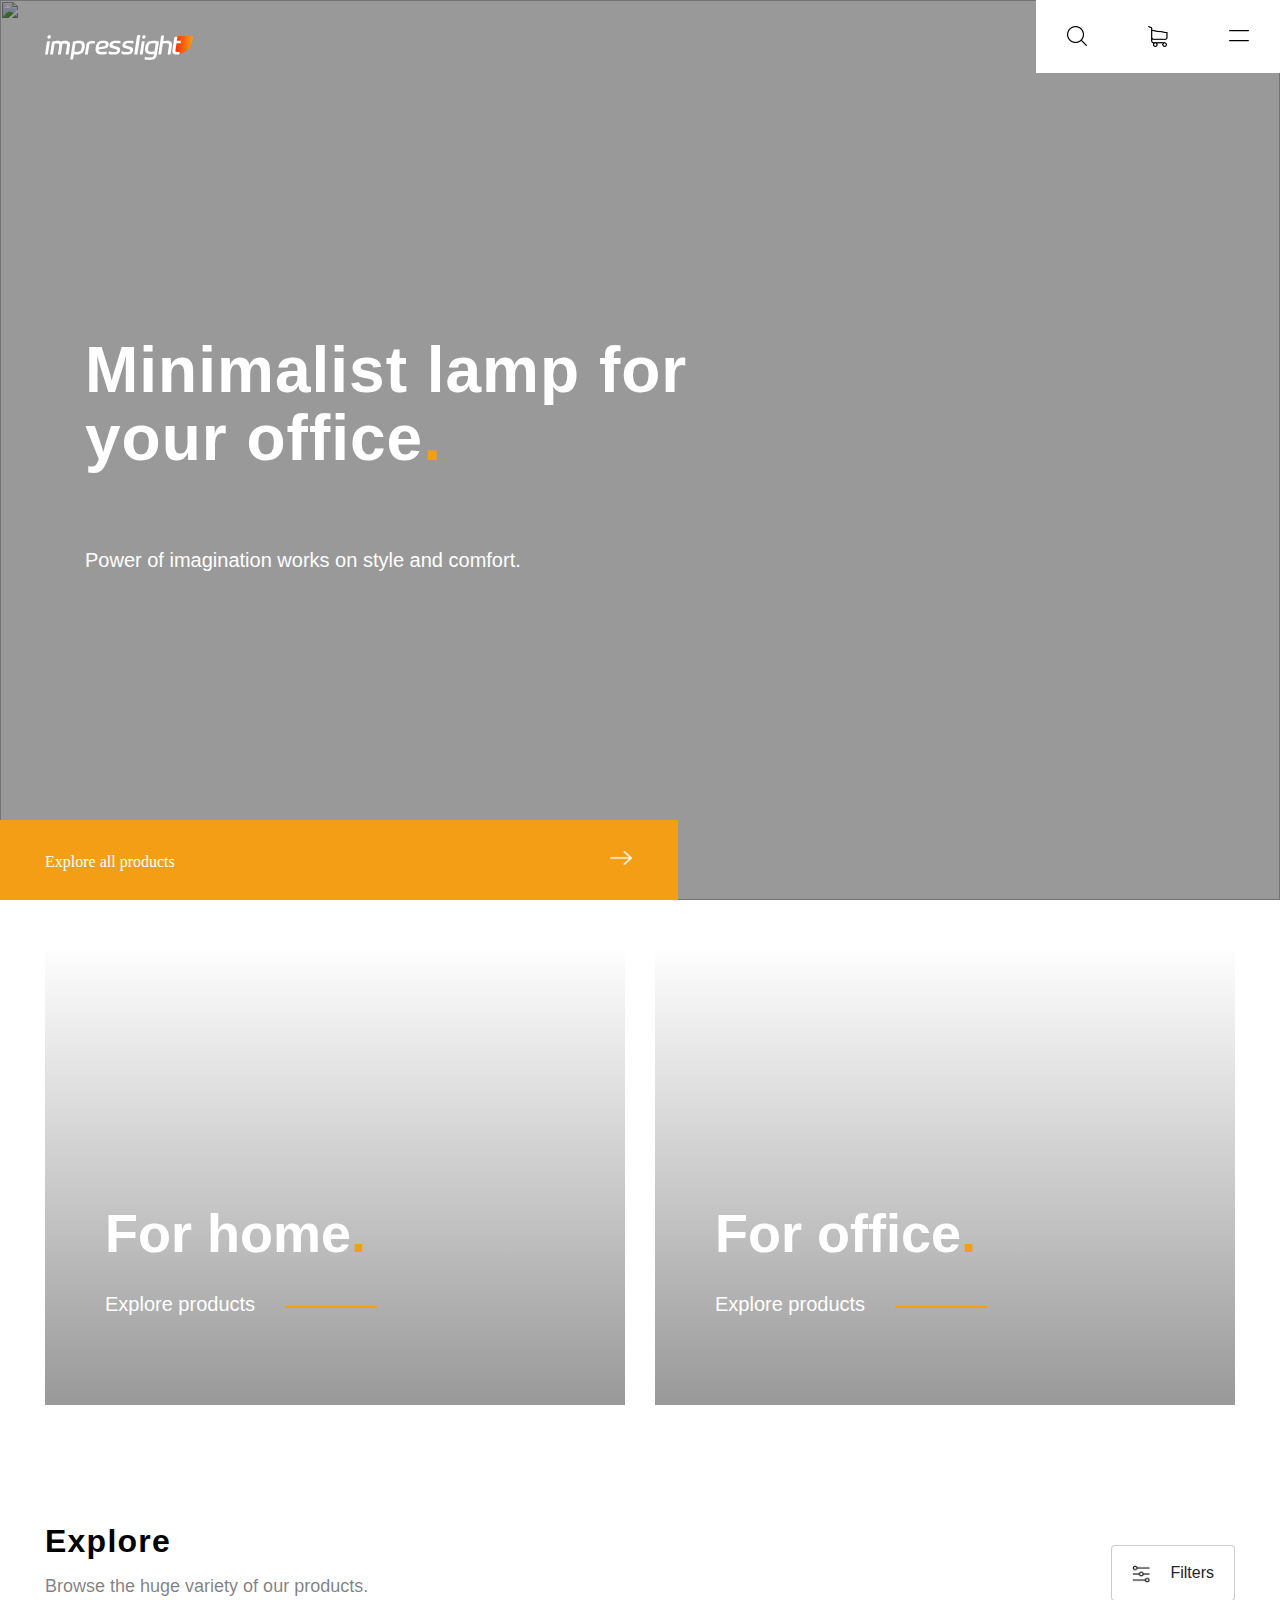
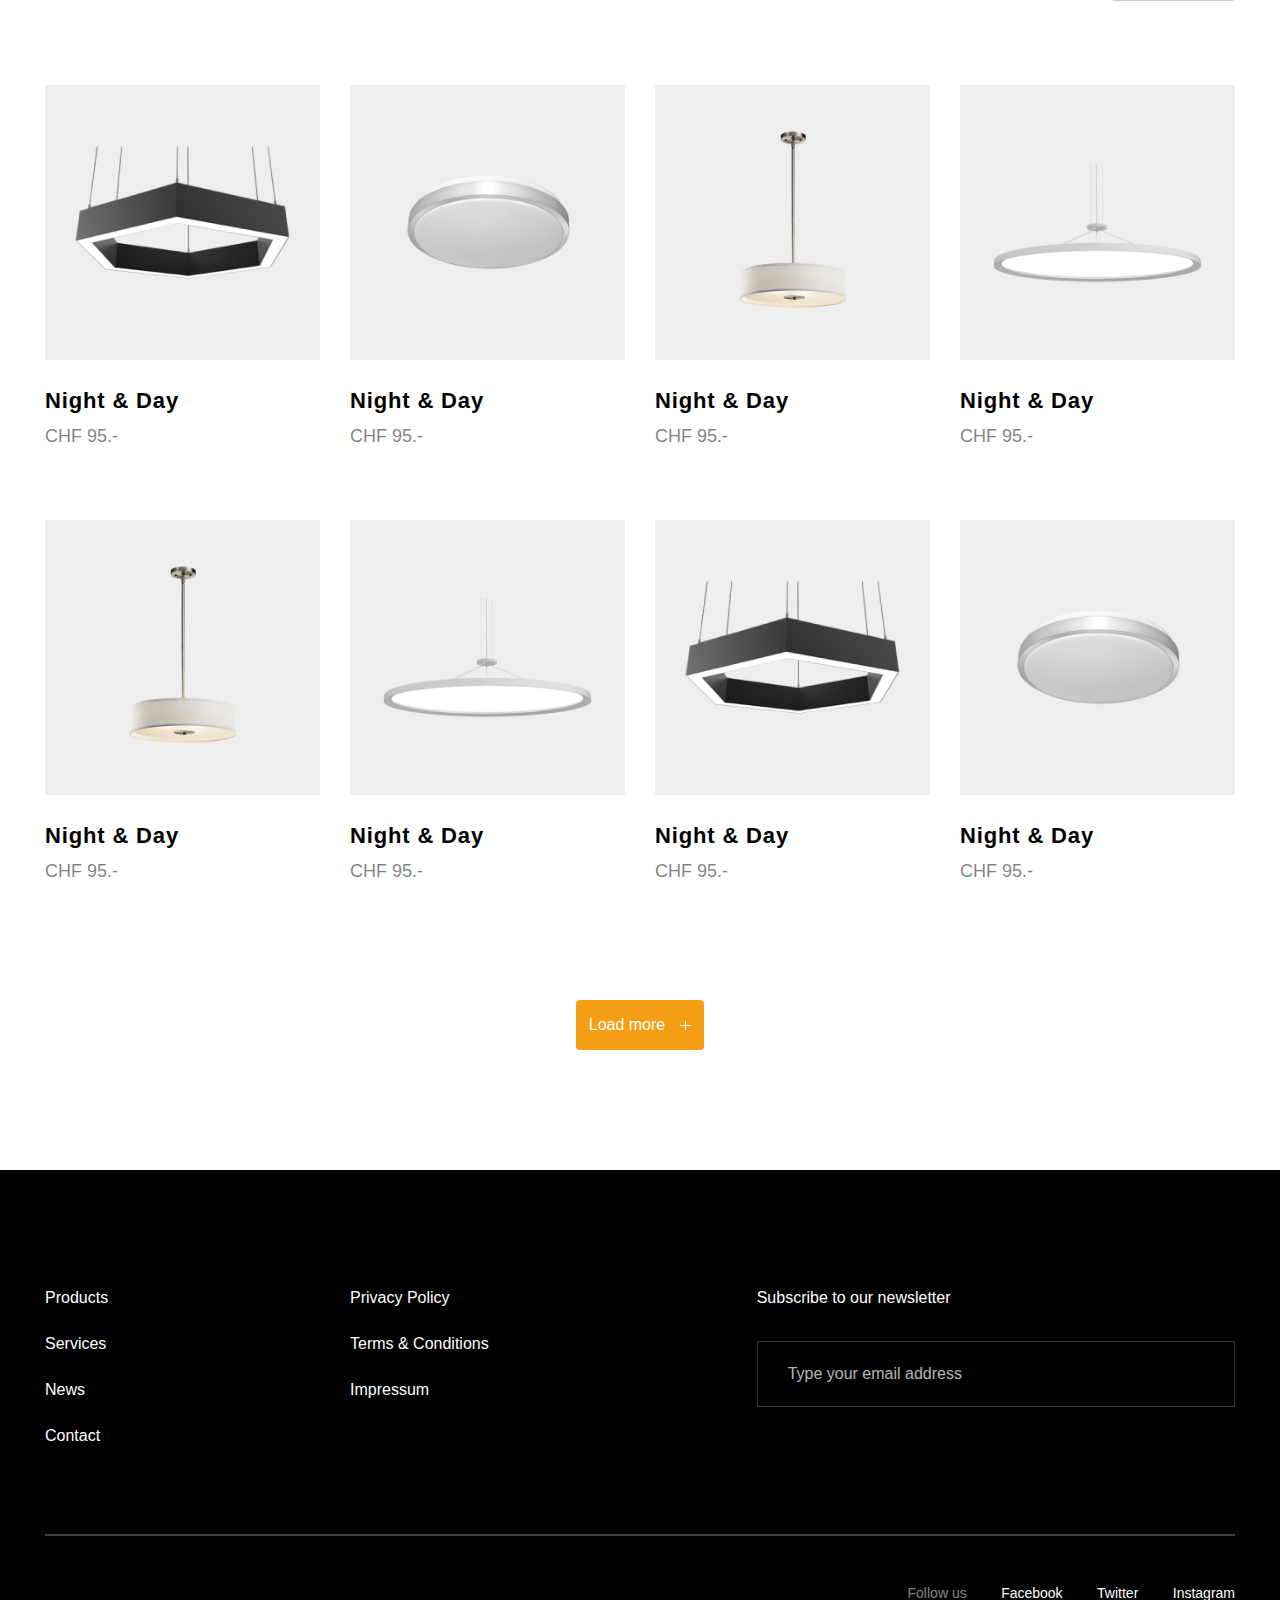
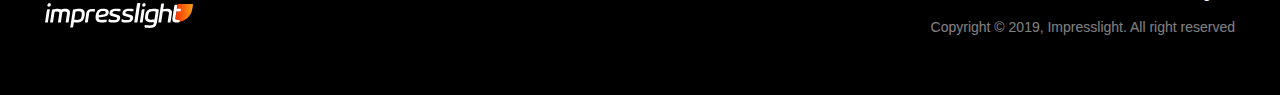
==== index.html @ 2f15524e "Added Home, About, Contact and Product Details" ====
<!DOCTYPE html>
<html>
<head>
	<meta name="viewport" content="width=device-width, initial-scale=1">
    <link rel="stylesheet" type="text/css" href="Content/style.css">
	<title>impresslight</title>
	<script src="https://ajax.googleapis.com/ajax/libs/jquery/3.4.0/jquery.min.js"></script>
	<link rel="stylesheet" href="https://stackpath.bootstrapcdn.com/bootstrap/4.3.1/css/bootstrap.min.css" integrity="sha384-ggOyR0iXCbMQv3Xipma34MD+dH/1fQ784/j6cY/iJTQUOhcWr7x9JvoRxT2MZw1T" crossorigin="anonymous">
</head>
<body id="home-page">
    <header>
        <div class="container-fluid">
            <div class="row">
                <div class="col-md-12">
                    <nav class="navbar">
                        <a class="logo" href="/index.html"><img class="navbar-brand pull-right" src="Content/images/logo.svg"></a>
                        <form class="form-inline my-2 my-lg-0">
                            <input class="form-control mr-sm-2" type="search" placeholder="Search" aria-label="Search" style="display: none;">
                            <button class="btn" type="submit"><img src="Content/icons/icon-search-black@2x.png"></button>
                            <a href="#" class="btn"><img src="Content/icons/icon-shop-black@2x.png"></a>
                            <a href="#" class="btn"><img src="Content/icons/icon-menu-black@2x.png"></a>
                        </form>
                    </nav>
                </div>
            </div>
        </div>
    </header>
    <section id="carousel">
        <img class="main-img" src="Content/images/main-img@2x.png">
        <div class="overlay"></div>
        <div class="container">
            <div class="row">
                <div class="col-md-7">
                    <h1 class="header-text">Minimalist lamp for your office<span class="orange">.</span></h1>
                    <h3>Power of imagination works on style and comfort. </h3>
                </div>
            </div>
        </div>
    </section>

    <div class="explore-bar">
        <p>Explore all products
            <a href="#"><img src="Content/icons/icon-arrow-right@2x.png" class="btn"></a>
        </p>
    </div><!-- .explore-bar -->

    <section id="category-section">
        <div class="container-fluid">
            <div class="row">
                <div class="col-md-6">
                    <div class="img-category">
                        <div class="category-text">
                            <p>For home<span class="orange">.</span></p>
                        </div>
                        <div class="category-subtext">
                            <p>Explore products</p>
                            <hr />
                        </div>
                    </div>
                </div>
                <div class="col-md-6">                  
                    <div class="img-category">
                        <div class="category-text">
                            <p>For office<span class="orange">.</span></p>
                        </div>
                        <div class="category-subtext">
                            <p>Explore products</p>
                            <hr />
                        </div>
                    </div>
                </div>
            </div><!-- .row -->
        </div><!-- .container-fluid -->
    </section><!-- #category-section -->

    <section id="explore-section">
        <div class="container-fluid">
            <div class="row">
                <div class="col-md-12">
                    <div class="pull-left">
                        <h3>Explore</h3>
                        <h6>Browse the huge variety of our products.</h6>
                    </div>
                    <button type="button" class="btn btn-default filters-button"><img src="Content/icons/icon-filter@2x.png">Filters</button>
                </div>
                <div class="col-6 col-md-4 col-lg-3">
                    <img class="img-explore" src="Content/images/img@2x.png">
                    <p>Night & Day</p>
                    <p>CHF 95.-</p>
                </div>  
                <div class="col-6 col-md-4 col-lg-3">
                    <img class="img-explore" src="Content/images/img_4@2x.png">
                    <p>Night & Day</p>
                    <p>CHF 95.-</p>
                </div>  
                <div class="col-6 col-md-4 col-lg-3">
                    <img class="img-explore" src="Content/images/img_3@2x.png">
                    <p>Night & Day</p>
                    <p>CHF 95.-</p>
                </div>  
                <div class="col-6 col-md-4 col-lg-3">
                    <img class="img-explore" src="Content/images/img_2@2x.png">
                    <p>Night & Day</p>
                    <p>CHF 95.-</p>
                </div>
                <div class="col-6 col-md-4 col-lg-3">
                    <img class="img-explore" src="Content/images/img_3@2x.png">
                    <p>Night & Day</p>
                    <p>CHF 95.-</p>
                </div>  
                <div class="col-6 col-md-4 col-lg-3">
                    <img class="img-explore" src="Content/images/img_2@2x.png">
                    <p>Night & Day</p>
                    <p>CHF 95.-</p>
                </div>  
                <div class="col-6 col-md-4 col-lg-3">
                    <img class="img-explore" src="Content/images/img@2x.png">
                    <p>Night & Day</p>
                    <p>CHF 95.-</p>
                </div>  
                <div class="col-6 col-md-4 col-lg-3">
                    <img class="img-explore" src="Content/images/img_4@2x.png">
                    <p>Night & Day</p>
                    <p>CHF 95.-</p>
                </div>
                <button class="btn load-more-btn orange">Load more<img src="Content/icons/icon-plus@2x.png"></button>
            </div><!-- .row -->
        </div><!-- .container-fluid -->
    </section><!-- #explore-section -->

    <section id="full-footer">
        <div class="container-fluid">
            <div class="row products-row">
                <div class="col-6 col-md-6 col-lg-3">
                    <p>Products</p>
                    <p>Services</p>
                    <p>News</p>
                    <p>Contact</p>
                </div>
                <div class="col-6 col-md-6 col-lg-3">
                    <p>Privacy Policy</p>
                    <p>Terms & Conditions</p>
                    <p>Impressum</p>
                </div>
                <div class="col-md-6 col-lg-5 offset-lg-1">
                    <p>Subscribe to our newsletter</p>
                    <input type="email" class="btn-block email-input" placeholder="Type your email address"><span><i class="icon-ib-profile"></i></span>
                </div>
            </div><!-- .row -->
            <hr />
            <footer>
                <div class="row">
                    <div class="col-md-6 col-lg-6 logo-bottom">
                        <img src="Content/images/logo.svg">
                    </div>
                    <div class="col-md-6 col-lg-6 pull-right">
                        <div class="follow-links">
                            <p href="#">Follow us</p>
                            <a href="#">Facebook</a>
                            <a href="#">Twitter</a>
                            <a href="#">Instagram</a>
                            <p>Copyright &copy; 2019, Impresslight. All right reserved</p>
                        </div>
                    </div>
                </div><!-- .row -->
            </footer>
        </div><!-- .container-fluid -->
    </section><!-- section .full-footer -->
</body>
</html>
---- Content/style.css ----
html {
    font-family: Poligon!important;
}

body {
    color: #000!important;
    /* font-family: Poligon!important; */
}
/*
    ============================
                Header 
    ============================
*/
header  {
    background-color: #000;
    height: 80px;
    padding: 20px 0;
    position: fixed;
    overflow: hidden;
    width: 100%;
    z-index: 1000;
}

.navbar {
    padding: 0 15px 0 30px!important;
}


.navbar form a {
    margin-left: 60px;
}

.navbar form img, .navbar button img {
    width: 20px;
}

.navbar button {
    margin: 0;
    padding: 0;
}

/*
    ============================
                FOOTER 
    ============================
*/
#full-footer  {
    background-color: #000;
    color: #fff;
    padding: 120px 30px 45px;
}

#full-footer .products-row p:not(:last-of-type) {
    margin-bottom: 30px;
    line-height: 16px;
}

#full-footer .products-row p:last-of-type {
    margin-bottom: 0px;
    line-height: 16px;
}

.email-input {
    margin-top: 35px;
    height: 66px;
    border: solid 1px rgba(255, 255, 255, 0.2) !important;
    background-color: #000 !important;
    color: #fff!important;
    padding: 25px 30px;
}

.email-input::placeholder {
    opacity: 0.7;
    font-size: 16px;
    color: #fff;
}

#full-footer hr {
    opacity: 0.25;
    border: solid 0.8px #fff;
    margin-top: 90px;
    margin-bottom: 45px;
}

.logo-bottom {
    margin: auto 0;
}

#full-footer .follow-links {
    text-align: right;
}

#full-footer .follow-links a {
    color: #fff;
    font-size: 14px;
    line-height: 14px;
    margin-left: 30px;
}

#full-footer .follow-links p {
    opacity: 0.5;
    display: inline;
    font-size: 14px;
    line-height: 14px;
    font-weight: 300;
}

#full-footer .follow-links p:last-of-type {
    display: block;
    margin-top: 15px;
}

/*
    ============================
                HOME 
    ============================
*/
#home-page header  {
    background-color: transparent;
    height: 80px;
    padding: 0;
    position: unset;
    width: 100%;
}

#home-page header .logo {
    padding: 30px 0 0;
}

#home-page .navbar {
    padding: 0 15px 0 30px!important;
}

#home-page .navbar form {
    position: absolute;
    right: -15px;
}

#home-page .navbar form .btn {
    padding: 30px;
    height: 80px;
    background-color: #fff;
    border-radius: 0;
    margin-left: -1px;
}

#home-page .navbar form a {
    margin-left: 0px;
}

#home-page .navbar form img, .navbar button img {
    width: 20px;
    color: #000;
}


#home-page .main-img {
    object-fit: cover;
    width: 100%;
    height: 100vh;
    top: 0;
    z-index: -1;
    position: absolute;
    top: 0;
    left: 0;
    bottom: 0;
    right: 0;
    background-size: cover;
    background-repeat: no-repeat;
    background-position: 50% 50%;
}

#home-page #carousel {
    height: calc(100vh - 80px);
    top: 0;   
    display: flex;
    align-items: center;
}

#home-page #carousel .overlay {
    opacity: 0.4;
    width: 100%;
    top: 0;
    height: 100vh;
    z-index: -1;
    background-color: #000000;
    position: absolute;
    top: 0;
    left: 0;
    bottom: 0;
    right: 0;
    background-size: cover;
    background-repeat: no-repeat;
    background-position: 50% 50%;

}

#home-page #carousel .header-text {
    font-size: 64px;
    font-weight: bold;
    line-height: 1.06;
    letter-spacing: 1px;
    color: #fff;
    margin-top: -10%;
}

#home-page #carousel .header-text + h3 {
    font-size: 20px;
    margin-top: 75px;
    color: #fff;
}

.orange {
    color: #f49e16!important;
}

.explore-bar {
    height: 80px;
    background-color: #f49e16;
    color: #fff;
    padding: 30px 45px;
    display: inline-block;
    width: 53%;
    position: relative;
    top: -80px;
}

.explore-bar p {
    font-family: Muli;
    font-size: 16px;
}

.explore-bar img {
    height: 16px;
    width: 24px;;
    padding: 0;
    float: right;
}

#category-section {
    padding: 0 30px;
    margin-top: -35px;
    margin-bottom: 120px;
}

.img-category {
    background: linear-gradient(to bottom, rgba(0,0,0, 0), rgba(0,0,0, 0.4)),url("../Content/images/main-img@2x.png");
    width: 100%;
    height: 460px;
    background-size: cover;
    display: flex;
    align-items: flex-end;
    padding: 0 0 75px 60px;
}

.img-category .category-text p {
    font-size: 54px;
    font-weight: bold;
    line-height: 54px;
    color: #fff;
    margin-bottom: 70px;
}

.img-category .category-subtext{
    float: left;
    position: absolute;
    display: inline-flex;
} 

.img-category .category-subtext p{
    font-size: 20px;
    line-height: 20px;
    color: #fff;
    padding-right: 30px;
} 

.img-category .category-subtext hr {
    width: 90px;
    border: solid 0.5px #f49e16!important;
    margin: 12px 0;
}

#explore-section {
    padding: 0 30px;
    margin-bottom: 120px;
}

#explore-section h3 {
    font-size: 32px;
    font-weight: bold;
    line-height: 32px;
    margin-bottom: 20px;
    letter-spacing: 1.23px;
    color: #000000;
}

#explore-section h6 {
    font-size: 18px;
    line-height: 18px;
    margin-bottom: 90px;
    color: rgba(0, 0, 0, 0.5);
}

#explore-section .pull-left {
    float: left;
}

.filters-button img {
    width: 18px;
    height: 18px;
    margin-right: 20px;
}
.filters-button {
    margin-top: 20px;
    border: solid 1px rgba(0, 0, 0, 0.2)!important;
    background-color: #fff!important;
    float: right;
    padding: 15px 20px!important;
}

#explore-section p:first-of-type, #related-products .projectInfo p:first-of-type {
    font-size: 22px;
    line-height: 22px;
    font-weight: bold;
    letter-spacing: 0.85px;
    color: #000000;
    margin-bottom: 15px;
}

#explore-section p:last-of-type, #related-products .projectInfo p:last-of-type {
    font-size: 18px;
    line-height: 18px;
    color: rgba(0, 0, 0, 0.5);
    margin-bottom: 75px;
}

.img-explore {
    max-width: 100%;
    max-height: 315px;
    margin-bottom: 30px;
    object-fit: contain;
}

.load-more-btn {
    margin: 45px auto 0;
    background-color: #f49e16!important;
    height: 50px!important;
    color: #fff!important;
}

.load-more-btn img {
    margin-left: 15px;
    width: 11px;
    height: 11px;
}

/*
    ============================
                ABOUT 
    ============================
*/

#hero-page {
    padding-top: 200px;
    margin-bottom: 120px;
}

#hero-page h1 {
    font-size: 64px;
    font-weight: bold;
    line-height: 64px;
    letter-spacing: 1px;
    color: #000;
    margin-bottom: 60px;
}

#hero-page p {
    font-size: 20px;
    line-height: 1.4;
    color: #000;    
    margin-bottom: 120px;
}

#hero-page img {
    width: 100%;
    max-height: 350px;
    object-fit: cover;
}

.about-section {
    margin-bottom: 180px;
}

.about-section p {
    font-size: 18px;
    line-height: 1.56;
    font-family: Poligon;
    color: #000000;
}

/*
    ============================
            CONTACT 
    ============================
*/
#contact-form {
    margin-bottom: 180px;
}

#contact-form input{
    height: 55px;
    border: solid 1px #e1e1e1;
    padding: 20px 15px;
    font-size: 16px;
    color: #000;
    text-align: left;
    line-height: 16px;
    margin-bottom: 45px;
    border-radius: 0!important;
}

#contact-form textarea {
    border-radius: 0!important;
    height: 165px;
    border: solid 1px #e1e1e1;
    padding: 20px 15px;
}

#contact-form label {
    font-size: 16px;
    color: #000;
    margin-bottom: 10px;
}

#contact-form input::placeholder, #contact-form textarea::placeholder {
    opacity: 0.4;
    font-size: 16px;
    line-height: 16px;
    color: #000;
}

#contact-form button {
    height: 56px;
    background-color: #f49e16;
    font-family: Poligon;
    font-size: 16px;
    line-height: 16px;
    color: #fff;
    padding: 20px 60px;
    border-radius: 0!important;
    margin-top: 15px;
    border-color: #f49e16!important;
}

#contact-form .info-col {
    padding: 0 100px 0 45px;
}

#contact-form .info-col p {
    font-size: 16px;
    line-height: 1.38;
    color: #212020;
    margin-bottom: 45px;
}

#contact-form .info-col img{
    width: 50px;
    height: 50px;
    object-fit: contain;
    margin-bottom: 20px;
}


/*
    ============================
            PRODUCT DETAILS 
    ============================
*/
#product-details {
    padding-top: 200px;
}

.path-to-here {
    opacity: 0.5;
    font-size: 16px;
    margin-bottom: 30px;
    color: #000!important;
}

.path-to-here a {
    font-size: 16px;
    margin-bottom: 30px;
    color: #000!important;
}

#product-details h1 {
    font-size: 44px;
    font-weight: bold;
    line-height: 1.55;
    letter-spacing: 0.69px;
    color: #000;
    margin-bottom: 60px;
}

#product-details h2 {
    font-size: 34px;
    line-height: 34px;
    color: #000000;
    margin-bottom: 45px;
}

#product-details .details-text button, #product-details .details-text a {
    padding: 20px 45px!important;
    font-size: 16px;
    line-height: 16px;
    height: 56px;
    margin-bottom: 60px;
}

#product-details .details-text a {
    color: #fff;
    background-color: #f49e16;
    border-radius: 0!important;
}

#product-details button {
    color: #000;
    margin-right: 30px;
}

.product-description {
    font-size: 18px;
    line-height: 1.56;
    opacity: 0.5;
    color: #000000;
}

.product-description + p {
    font-size: 20px;
    margin-bottom: 30px;
    margin-top: 60px;
    color: #000000;
}

.specifications {
    margin: 0;
    padding: 0;
}

.specifications.dashed {
    list-style-type: none;
}

.specifications.dashed > li {
    opacity: 0.5;
    font-size: 16px;
    color: #000000;
    margin-bottom: 20px;
}

.specifications.dashed > li:before {
    content: "- ";
}

.change-img {
    list-style-type: none;
    padding: 0;
    margin-top: 115px;
}

.change-img li {
    float: left;
    width: 80px;
    height: 80px;
    list-style-type: none;
    text-align: center;
    margin-right: 15px;
    border: solid 1px #d5d5d5;
    border-radius: 0!important;
    background-color: #ffffff;
}

.change-img li img {
    width: 80px;
    height: auto;
    cursor: pointer;
    padding: 0;
    border: 0!important;
    border-radius: 0!important;
}

#related-products .col-md-12 > p:first-of-type {
    font-size: 34px;
    line-height: 34px;
    margin-bottom: 75px;
    color: #000;
}

/* Swiper */
#related-products {
    margin-top: 120px;
    margin-bottom: 105px;
}

.swiper-container,
.swiper-wrapper {
    height: fit-content;
    display: flex;
    align-items: flex-end;
}

.swiper-wrapper {
    display: flex;
    align-items: flex-end;
}

.swiper-slide {
    display: flex;
    align-items: flex-end;
    width: auto;
    margin-right: 30px;
}

.swiper-slide img {
    max-width: 780px;
    max-height: 655px;
}

.projectInfo {
    position: relative;
    margin: 14px 0 13px 0;
    position: relative;
    z-index: -1;
    text-transform: uppercase;
} 

.projectInfo h2 {
    margin: 0;
}

.projectInfo  h3 {
    margin: 8px 8px 8px 0;
}
  
.projectInfo .category,
.projectInfo .medium {
    text-transform: none;
    opacity: 0.4;
}

.projectInfo  .medium {
    border: 1px solid rgba(0, 0, 0, 0.5);
    border-radius: 100px;
    font-style: italic;
    padding: 0px 7px 1px 7px;
}

.thumbContainer img {
    display: block;
    position: relative;
    object-fit: cover;
    max-width: 315px;
    max-height: 315px;
}

.thumbContainer:hover,
.thumbContainer:active,
.thumbContainer:focus {
    text-decoration: none;
}
/*end Swiper*/
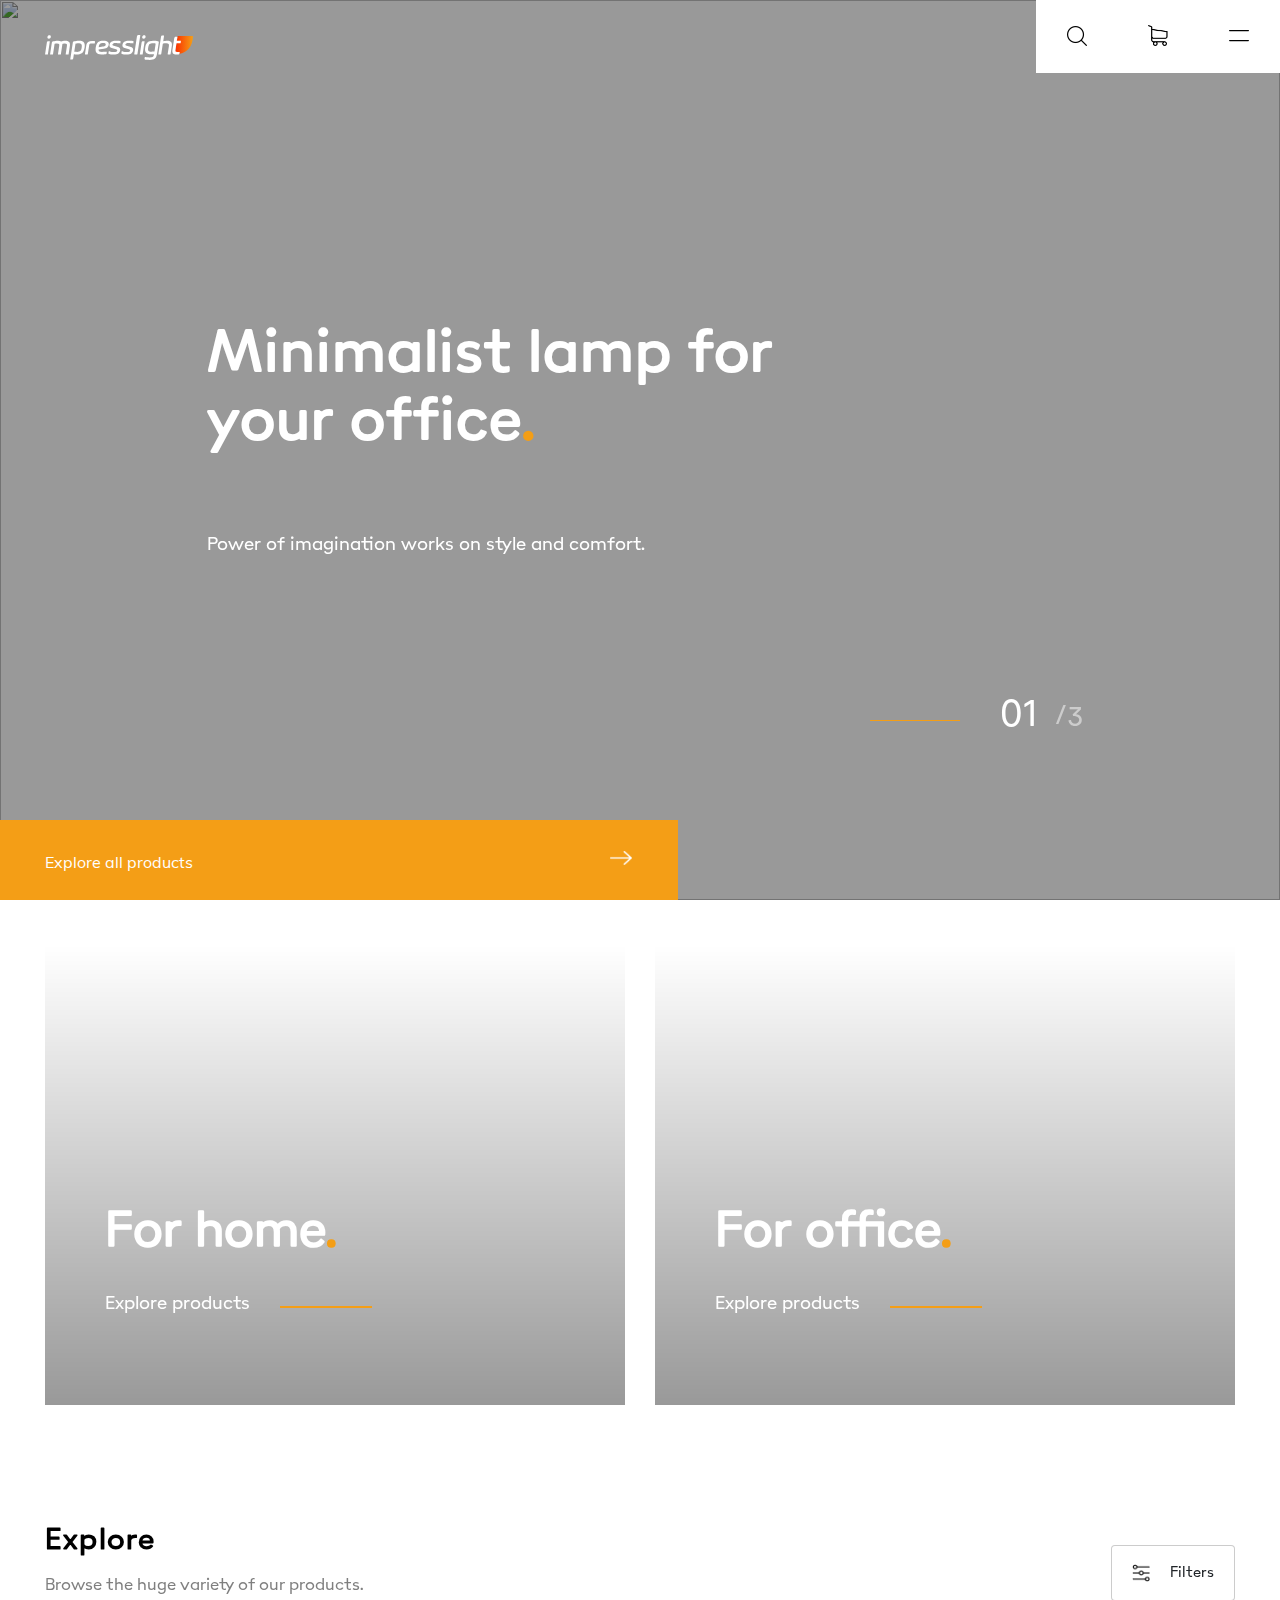
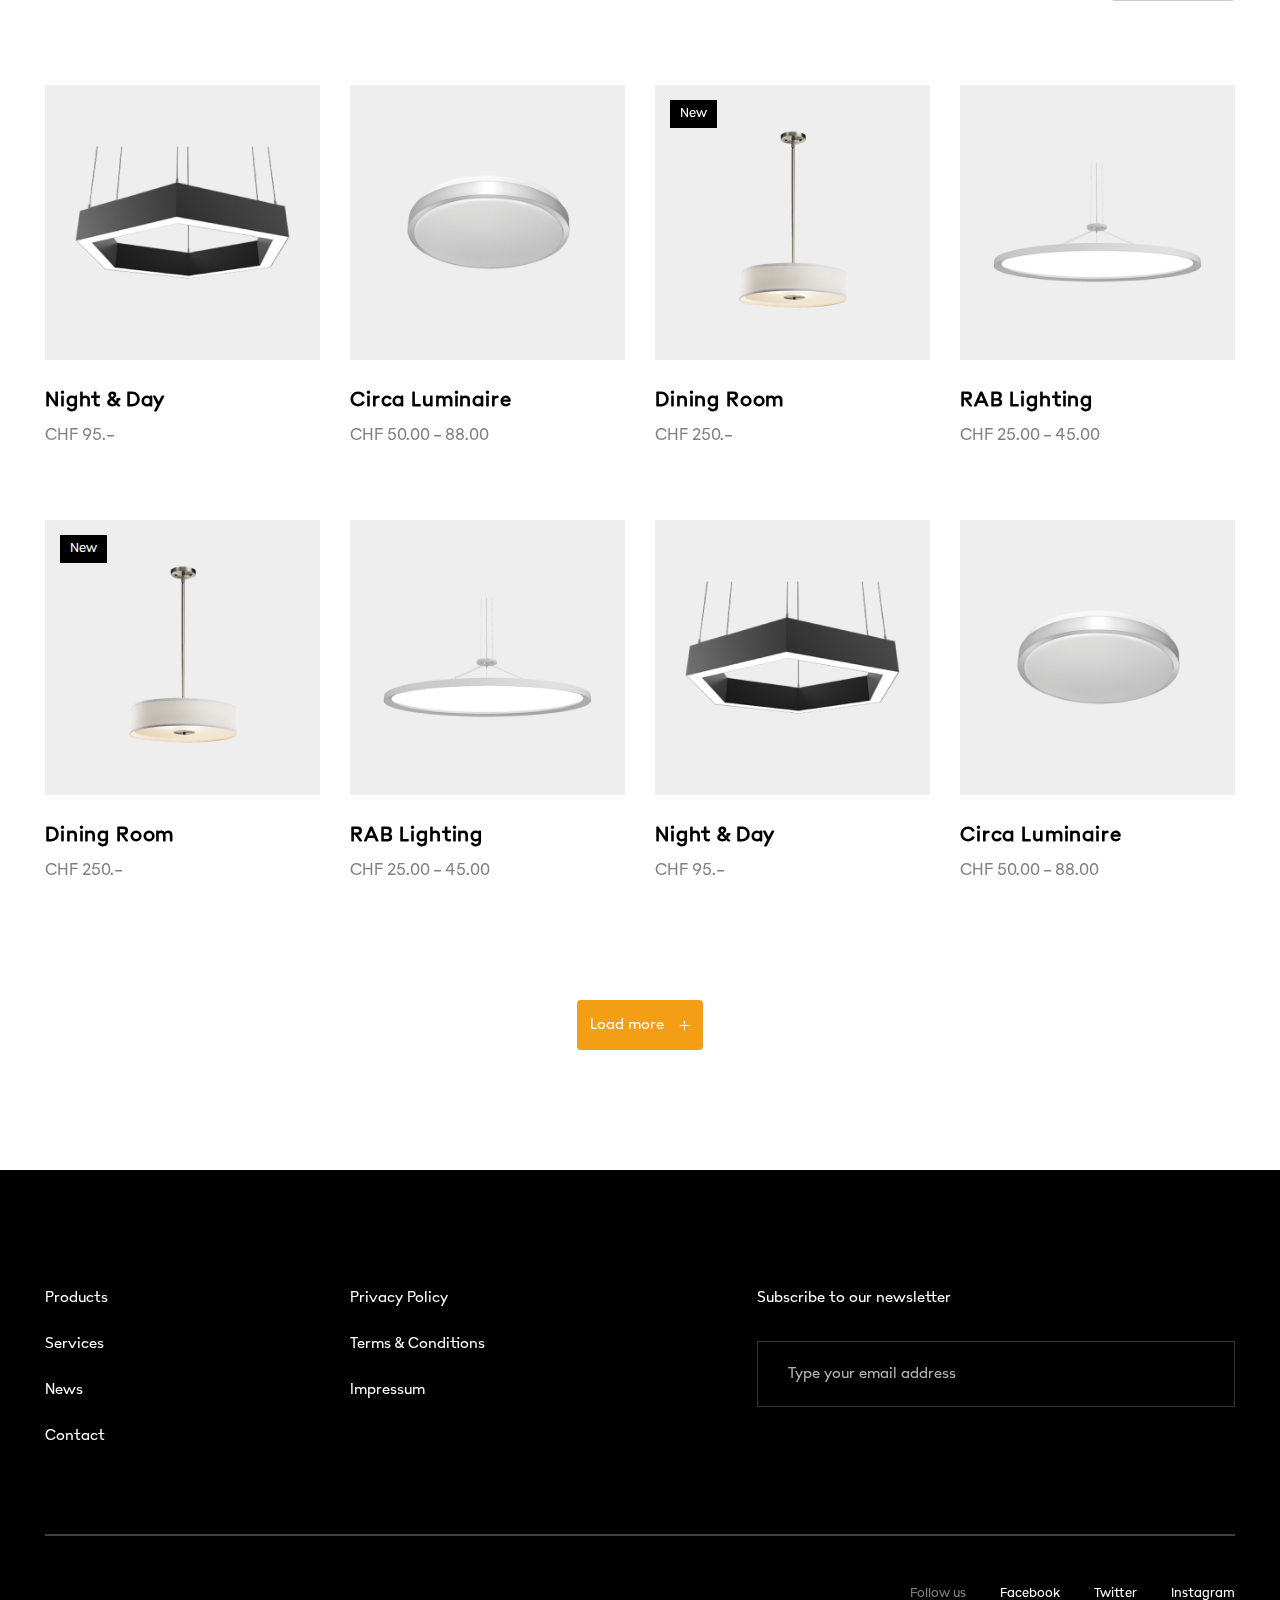
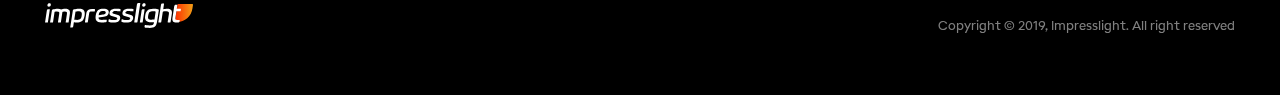
==== commit 5a951002: "Fixed Carousel and added map on Contact page" ====
--- a/index.html
+++ b/index.html
@@ -4,7 +4,15 @@
 	<meta name="viewport" content="width=device-width, initial-scale=1">
     <link rel="stylesheet" type="text/css" href="Content/style.css">
 	<title>impresslight</title>
-	<script src="https://ajax.googleapis.com/ajax/libs/jquery/3.4.0/jquery.min.js"></script>
+    <script src="https://cdnjs.cloudflare.com/ajax/libs/jquery/2.1.1/jquery.js"></script>
+    <!-- jQuery library -->
+<script src="https://code.jquery.com/jquery-3.2.1.slim.min.js" integrity="sha384-KJ3o2DKtIkvYIK3UENzmM7KCkRr/rE9/Qpg6aAZGJwFDMVNA/GpGFF93hXpG5KkN" crossorigin="anonymous"></script>
+
+<!-- Popper -->
+<script src="https://cdnjs.cloudflare.com/ajax/libs/popper.js/1.12.9/umd/popper.min.js" integrity="sha384-ApNbgh9B+Y1QKtv3Rn7W3mgPxhU9K/ScQsAP7hUibX39j7fakFPskvXusvfa0b4Q" crossorigin="anonymous"></script>
+
+<!-- Latest compiled and minified Bootstrap JavaScript -->
+<script src="https://maxcdn.bootstrapcdn.com/bootstrap/4.0.0/js/bootstrap.min.js" integrity="sha384-JZR6Spejh4U02d8jOt6vLEHfe/JQGiRRSQQxSfFWpi1MquVdAyjUar5+76PVCmYl" crossorigin="anonymous"></script>
 	<link rel="stylesheet" href="https://stackpath.bootstrapcdn.com/bootstrap/4.3.1/css/bootstrap.min.css" integrity="sha384-ggOyR0iXCbMQv3Xipma34MD+dH/1fQ784/j6cY/iJTQUOhcWr7x9JvoRxT2MZw1T" crossorigin="anonymous">
 </head>
 <body id="home-page">
@@ -25,14 +33,49 @@
             </div>
         </div>
     </header>
-    <section id="carousel">
-        <img class="main-img" src="Content/images/main-img@2x.png">
-        <div class="overlay"></div>
-        <div class="container">
-            <div class="row">
-                <div class="col-md-7">
-                    <h1 class="header-text">Minimalist lamp for your office<span class="orange">.</span></h1>
-                    <h3>Power of imagination works on style and comfort. </h3>
+    <section id="carousel" class="carousel slide" data-ride="carousel">
+        <hr />
+        <ol class="carousel-indicators carousel-indicators-numbers">
+            <li data-target="#carousel" data-slide-to="0" class="active">1</li>
+            <li data-target="#carousel" data-slide-to="1">2</li>
+            <li data-target="#carousel" data-slide-to="2">3</li>
+            <li>3</li>
+        </ol>
+        <div class="carousel-inner" role="listbox">
+            <div class="carousel-item active">
+                <img class="main-img" src="Content/images/main-img@2x.png">
+                <div class="overlay"></div>
+                <div class="container">
+                    <div class="row">
+                        <div class="col-md-6 carousel-caption">
+                            <h1 class="header-text">Minimalist lamp for your office<span class="orange">.</span></h1>
+                            <h3>Power of imagination works on style and comfort.</h3>
+                        </div>
+                    </div>
+                </div>
+            </div>
+            <div class="carousel-item">
+                <img class="main-img" src="Content/images/img-about@2x.png">
+                <div class="overlay"></div>
+                <div class="container">
+                    <div class="row">
+                        <div class="col-md-6 carousel-caption">
+                            <h1 class="header-text">Minimalist lamp for you<span class="orange">.</span></h1>
+                            <h3>Power of imagination works on style and comfort.</h3>
+                        </div>
+                    </div>
+                </div>
+            </div>
+            <div class="carousel-item">
+                <img class="main-img" src="Content/images/main-img@2x.png">
+                <div class="overlay"></div>
+                <div class="container">
+                    <div class="row">
+                        <div class="col-md-6 carousel-caption">
+                            <h1 class="header-text">Minimalist lamp<span class="orange">.</span></h1>
+                            <h3>Power of imagination works on style and comfort.</h3>
+                        </div>
+                    </div>
                 </div>
             </div>
         </div>
@@ -90,29 +133,31 @@
                 </div>  
                 <div class="col-6 col-md-4 col-lg-3">
                     <img class="img-explore" src="Content/images/img_4@2x.png">
-                    <p>Night & Day</p>
-                    <p>CHF 95.-</p>
+                    <p>Circa Luminaire</p>
+                    <p>CHF 50.00 - 88.00</p>
                 </div>  
                 <div class="col-6 col-md-4 col-lg-3">
                     <img class="img-explore" src="Content/images/img_3@2x.png">
-                    <p>Night & Day</p>
-                    <p>CHF 95.-</p>
+                    <span>New</span>
+                    <p>Dining Room</p>
+                    <p>CHF 250.-</p>
                 </div>  
                 <div class="col-6 col-md-4 col-lg-3">
                     <img class="img-explore" src="Content/images/img_2@2x.png">
-                    <p>Night & Day</p>
-                    <p>CHF 95.-</p>
+                    <p>RAB Lighting</p>
+                    <p>CHF 25.00 - 45.00</p>
                 </div>
                 <div class="col-6 col-md-4 col-lg-3">
                     <img class="img-explore" src="Content/images/img_3@2x.png">
-                    <p>Night & Day</p>
-                    <p>CHF 95.-</p>
+                    <span>New</span>
+                    <p>Dining Room</p>
+                    <p>CHF 250.-</p>
                 </div>  
                 <div class="col-6 col-md-4 col-lg-3">
                     <img class="img-explore" src="Content/images/img_2@2x.png">
-                    <p>Night & Day</p>
-                    <p>CHF 95.-</p>
-                </div>  
+                    <p>RAB Lighting</p>
+                    <p>CHF 25.00 - 45.00</p>
+                </div>
                 <div class="col-6 col-md-4 col-lg-3">
                     <img class="img-explore" src="Content/images/img@2x.png">
                     <p>Night & Day</p>
@@ -120,10 +165,12 @@
                 </div>  
                 <div class="col-6 col-md-4 col-lg-3">
                     <img class="img-explore" src="Content/images/img_4@2x.png">
-                    <p>Night & Day</p>
-                    <p>CHF 95.-</p>
-                </div>
-                <button class="btn load-more-btn orange">Load more<img src="Content/icons/icon-plus@2x.png"></button>
+                    <p>Circa Luminaire</p>
+                    <p>CHF 50.00 - 88.00</p>
+                </div>  
+                <div class="col-md-12" style="display: flex;">
+                    <button class="btn load-more-btn orange">Load more<img src="Content/icons/icon-plus@2x.png"></button>
+                </div>
             </div><!-- .row -->
         </div><!-- .container-fluid -->
     </section><!-- #explore-section -->
@@ -167,4 +214,7 @@
         </div><!-- .container-fluid -->
     </section><!-- section .full-footer -->
 </body>
+<script type="text/javascript">
+    $('.carousel').carousel();
+</script>
 </html>--- a/Content/style.css
+++ b/Content/style.css
@@ -4,8 +4,43 @@
 
 body {
     color: #000!important;
-    /* font-family: Poligon!important; */
-}
+    font-family: Poligon!important;
+}
+
+@font-face {
+	font-family: "Poligon-Bold";
+	src: url("../fonts/Poligon%20Bold.otf") format("opentype");
+}
+@font-face{
+
+font-family:"Poligon-Semi-Bold";
+ src:url("../fonts/Poligon%20Semi%20Bold.otf") format("opentype");
+
+}
+@font-face{
+
+font-family:"Poligon-Light";
+ src:url("../fonts/Poligon%20Light.otf") format("opentype");
+
+}
+@font-face{
+
+font-family:"Poligon-Medium";
+ src:url("../fonts/Poligon%20Medium.otf") format("opentype");
+
+}
+@font-face{
+
+font-family:"Poligon";
+ src:url("../fonts/Poligon%20Regular.otf") format("opentype");
+
+}
+@font-face{
+
+    font-family:"Muli";
+     src:url("../fonts/Muli-Regular.ttf") format("opentype");
+    
+    }
 /*
     ============================
                 Header 
@@ -119,7 +154,8 @@
     background-color: transparent;
     height: 80px;
     padding: 0;
-    position: unset;
+    top: 0;
+    position: absolute;
     width: 100%;
 }
 
@@ -153,15 +189,12 @@
     color: #000;
 }
 
-
 #home-page .main-img {
     object-fit: cover;
     width: 100%;
     height: 100vh;
-    top: 0;
     z-index: -1;
-    position: absolute;
-    top: 0;
+    position: relative;
     left: 0;
     bottom: 0;
     right: 0;
@@ -171,17 +204,14 @@
 }
 
 #home-page #carousel {
-    height: calc(100vh - 80px);
-    top: 0;   
+    height: 100vh;
+    top: 0;
     display: flex;
-    align-items: center;
 }
 
 #home-page #carousel .overlay {
     opacity: 0.4;
     width: 100%;
-    top: 0;
-    height: 100vh;
     z-index: -1;
     background-color: #000000;
     position: absolute;
@@ -192,7 +222,69 @@
     background-size: cover;
     background-repeat: no-repeat;
     background-position: 50% 50%;
-
+}
+
+#home-page #carousel .carousel-caption {
+    bottom: 35%;
+    text-align: left;
+}
+
+.carousel-indicators {
+    right: 0!important;
+    left: auto!important;
+    bottom: 20%!important;
+}
+
+.carousel-indicators-numbers li {
+    text-indent: 0!important;
+    margin: 0 2px;
+    border: none;
+    font-size: 30px;
+    height: 0!important;
+    font-weight: 300;
+    color: #fff!important;
+    opacity: 0.4;
+    border-radius: 100%;
+    line-height: 30px;
+    background-color: pink!important;
+    transition: all 0.25s ease!important;
+    background-clip: padding-box;
+    border-top: 0!important;
+    border-bottom: 0!important;
+}
+
+.carousel-indicators-numbers li:not(:last-of-type) {
+    display: none;
+}
+
+.carousel-indicators-numbers li:last-of-type:before {
+    content: "/";    
+    position: relative;
+    top: -2px;
+}
+
+.carousel hr {
+    width: 90px;
+    height: 1px;
+    right: 25%;
+    bottom: 18%;
+    position: absolute;
+    border-top: solid 1px #f49e16;
+    z-index: 1;
+}
+
+.carousel-indicators-numbers li.active {
+    margin: 0 2px;
+    font-size: 40px;
+    font-weight: 500;
+    margin-top: -3px;
+    color: #fff!important;
+    display: block;
+}
+
+.carousel-indicators-numbers li.active:before {
+    content: "0";
+    margin-left: -20px;
 }
 
 #home-page #carousel .header-text {
@@ -336,9 +428,21 @@
 
 .img-explore {
     max-width: 100%;
-    max-height: 315px;
+    /* max-height: 315px; */
     margin-bottom: 30px;
     object-fit: contain;
+}
+
+.img-explore + span {
+    height: 28px;
+    font-size: 14px;
+    line-height: 14px;
+    color: #fff;
+    background-color: #000000;
+    padding: 7px 10px;
+    position: absolute;
+    left: 30px;
+    top: 15px;
 }
 
 .load-more-btn {
@@ -500,6 +604,12 @@
     letter-spacing: 0.69px;
     color: #000;
     margin-bottom: 60px;
+}
+
+#product-details .img-fluid {
+    width: 100%;
+    max-height: 402px;
+    object-fit: cover;
 }
 
 #product-details h2 {
